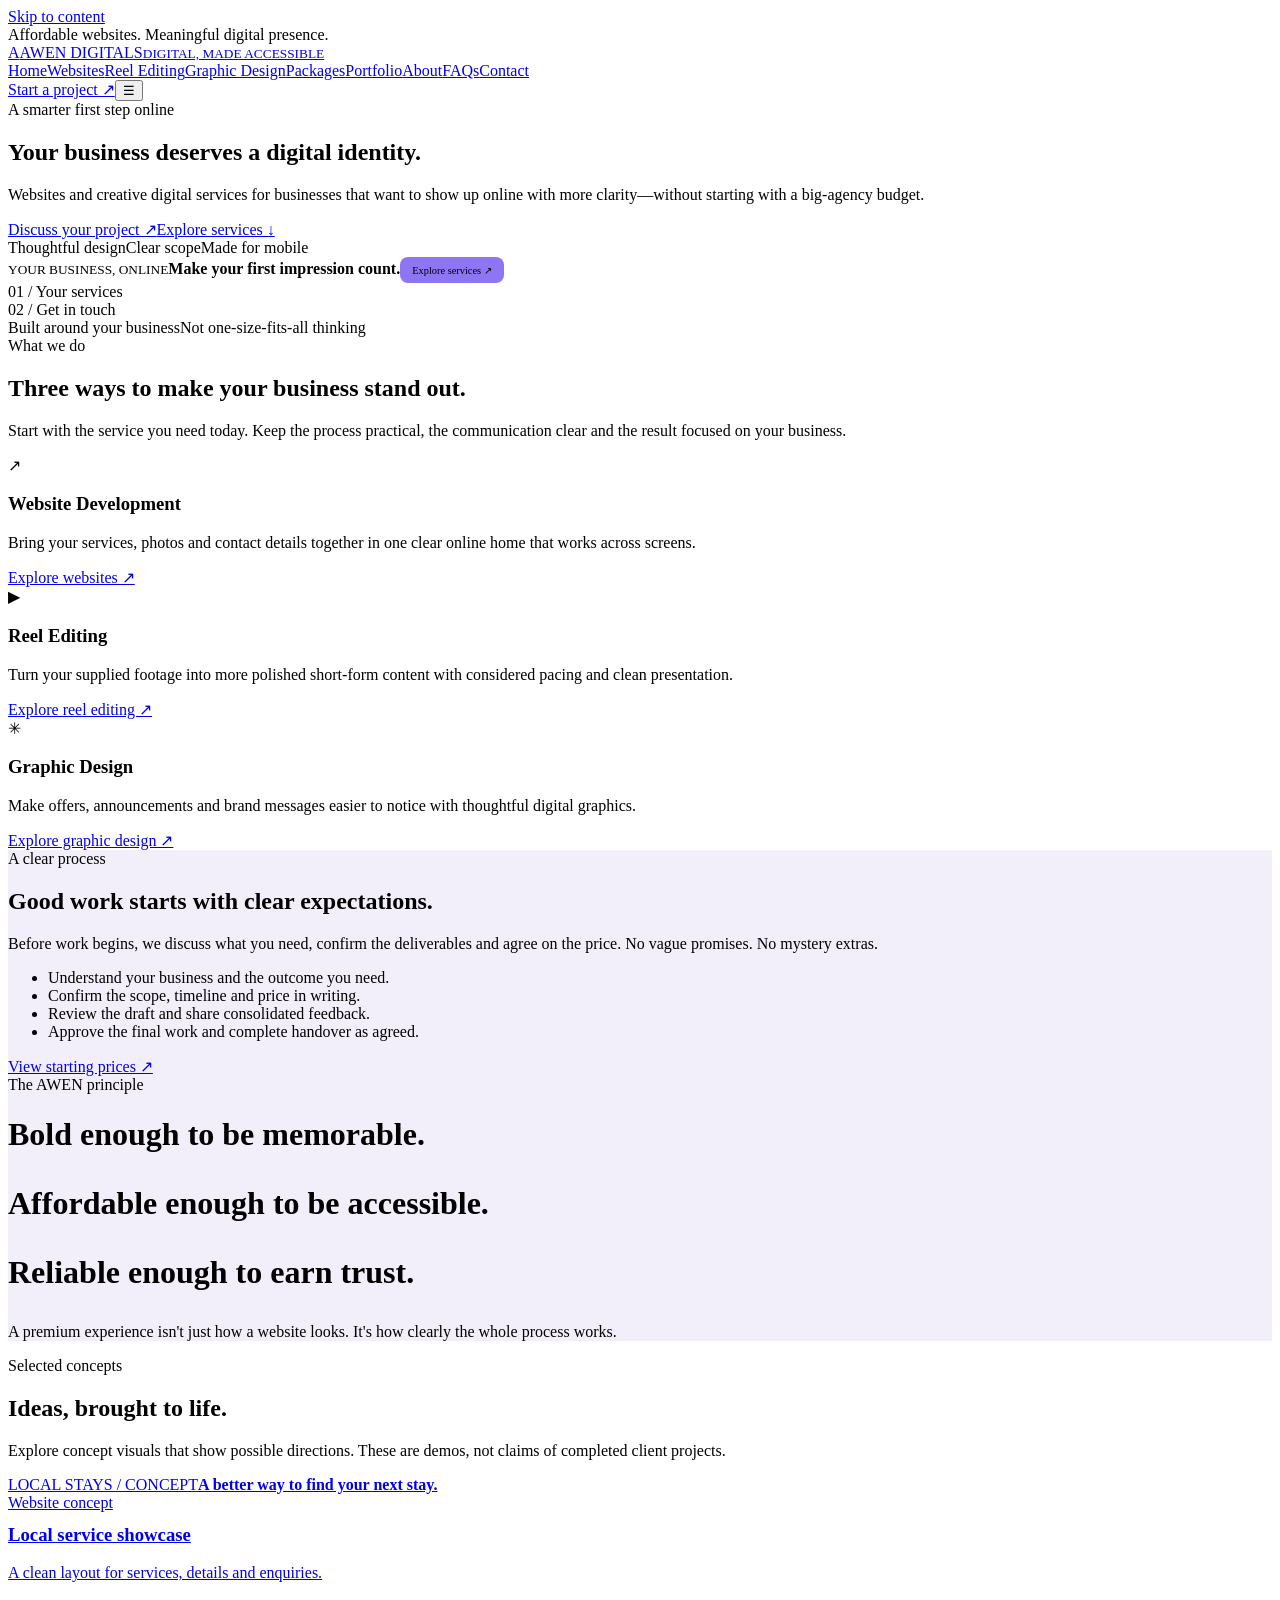
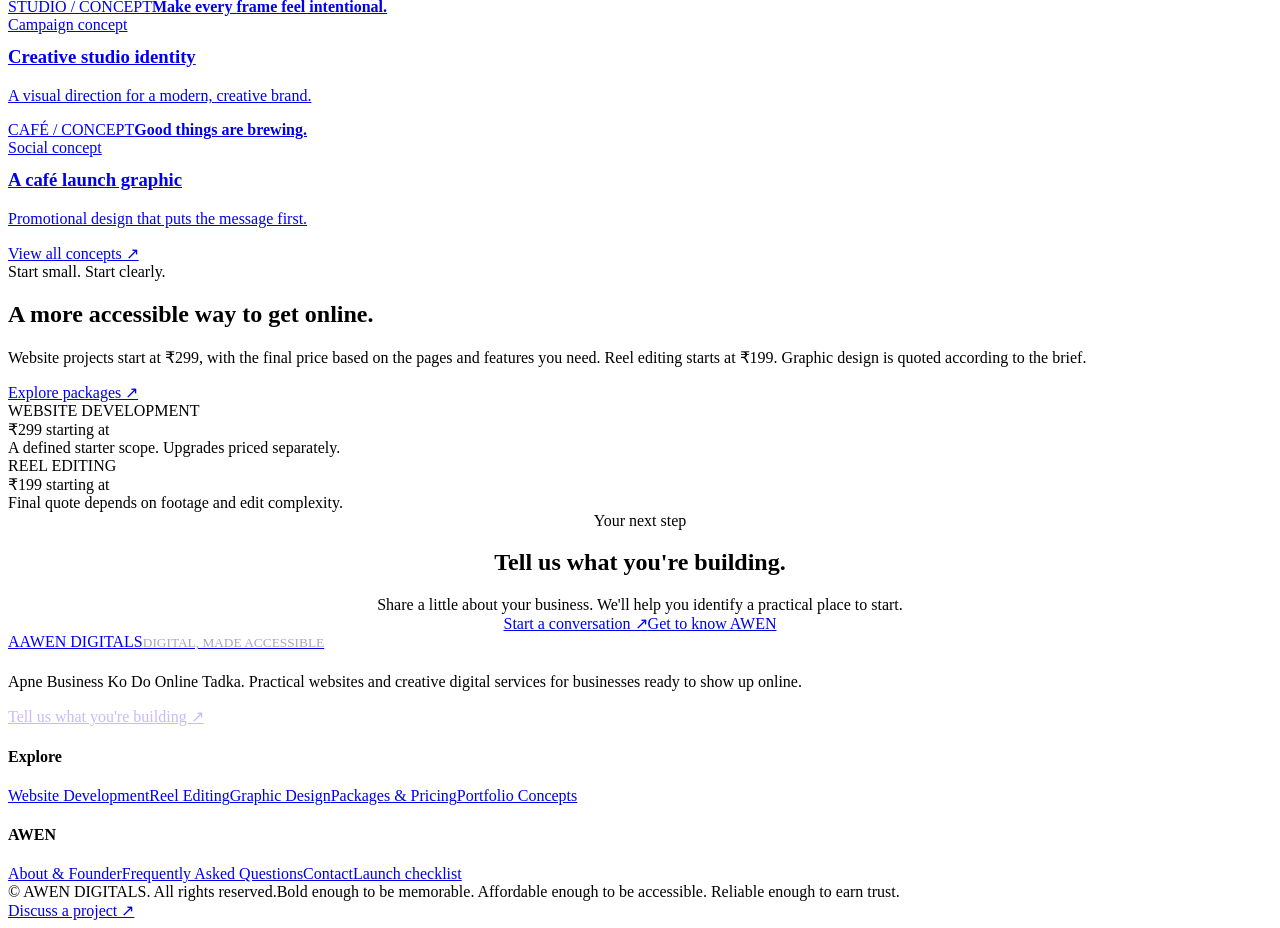
==== index.html @ 6b11fa8b "Add files via upload" ====
<!doctype html><html lang="en"><head><meta charset="utf-8"><meta name="viewport" content="width=device-width,initial-scale=1"><meta name="theme-color" content="#fbfaff"><meta name="description" content="AWEN DIGITALS helps small businesses build a meaningful digital presence through websites, reel editing and graphic design."><title>Affordable digital services for growing businesses | AWEN DIGITALS</title><link rel="icon" href="assets/favicon.svg" type="image/svg+xml"><link rel="stylesheet" href="assets/style.css"></head><body><a class="skip-link" href="#main">Skip to content</a>
<div class="topbar">Affordable websites. Meaningful digital presence.</div>
<header class="site-header"><div class="container nav-wrap">
<a class="brand" href="index.html" aria-label="AWEN DIGITALS home"><span class="brand-mark">A</span><span>AWEN DIGITALS<small>DIGITAL, MADE ACCESSIBLE</small></span></a>
<nav class="nav-links" aria-label="Main navigation"><a href="index.html" class="active">Home</a><a href="websites.html" >Websites</a><a href="reel-editing.html" >Reel Editing</a><a href="graphic-design.html" >Graphic Design</a><a href="packages.html" >Packages</a><a href="portfolio.html" >Portfolio</a><a href="about.html" >About</a><a href="faqs.html" >FAQs</a><a href="contact.html" >Contact</a></nav>
<div class="nav-actions"><a class="btn btn-primary" data-wa data-message="Hi AWEN DIGITALS! I'd like to discuss a project." href="contact.html">Start a project ↗</a><button class="menu-toggle" aria-label="Toggle navigation" aria-expanded="false">☰</button></div>
</div></header><main id="main">
<section class="hero"><div class="container hero-grid"><div class="reveal">
<span class="eyebrow">A smarter first step online</span><h1>Your business deserves a <span class="gradient-text">digital identity.</span></h1>
<p class="lead">Websites and creative digital services for businesses that want to show up online with more clarity—without starting with a big-agency budget.</p>
<div class="btn-row"><a class="btn btn-primary" data-wa data-message="Hi AWEN DIGITALS! I'd like to discuss a project for my business." href="contact.html">Discuss your project ↗</a><a class="btn btn-secondary" href="#services">Explore services ↓</a></div>
<div class="trust-line"><span>Thoughtful design</span><i></i><span>Clear scope</span><i></i><span>Made for mobile</span></div>
</div><div class="hero-art" aria-label="Illustration of a modern business website"><div class="orb one"></div><div class="orb two"></div><div class="mock-window"><div class="mock-top"><span></span><span></span><span></span></div><div class="mock-hero"><small>YOUR BUSINESS, ONLINE</small><strong>Make your first impression count.</strong><span style="display:inline-block;background:#8e75f4;padding:7px 12px;border-radius:8px;font-size:.65rem">Explore services ↗</span></div><div class="mock-tiles"><div class="mock-tile">01 / Your services<div class="mini-bars"></div><div class="mini-bars short"></div></div><div class="mock-tile">02 / Get in touch<div class="mini-bars"></div><div class="mini-bars short"></div></div></div></div><div class="floating-note">Built around your business<span>Not one-size-fits-all thinking</span></div></div></div></section>
<section class="section" id="services"><div class="container"><div class="section-head"><span class="eyebrow">What we do</span><h2>Three ways to make your business <span class="gradient-text">stand out.</span></h2><p>Start with the service you need today. Keep the process practical, the communication clear and the result focused on your business.</p></div><div class="cards">
<article class="card"><div class="card-icon">↗</div><h3>Website Development</h3><p>Bring your services, photos and contact details together in one clear online home that works across screens.</p><a class="text-link" href="websites.html">Explore websites ↗</a></article>
<article class="card"><div class="card-icon">▶</div><h3>Reel Editing</h3><p>Turn your supplied footage into more polished short-form content with considered pacing and clean presentation.</p><a class="text-link" href="reel-editing.html">Explore reel editing ↗</a></article>
<article class="card"><div class="card-icon">✳</div><h3>Graphic Design</h3><p>Make offers, announcements and brand messages easier to notice with thoughtful digital graphics.</p><a class="text-link" href="graphic-design.html">Explore graphic design ↗</a></article>
</div></div></section>
<section class="section" style="background:#f2effb"><div class="container split"><div><span class="eyebrow">A clear process</span><h2>Good work starts with <span class="gradient-text">clear expectations.</span></h2><p>Before work begins, we discuss what you need, confirm the deliverables and agree on the price. No vague promises. No mystery extras.</p><ul class="check-list"><li>Understand your business and the outcome you need.</li><li>Confirm the scope, timeline and price in writing.</li><li>Review the draft and share consolidated feedback.</li><li>Approve the final work and complete handover as agreed.</li></ul><div class="btn-row"><a class="btn btn-primary" href="packages.html">View starting prices ↗</a></div></div><div class="soft-panel"><span class="pill">The AWEN principle</span><h3 style="font-size:2rem;margin-top:22px">Bold enough to be memorable.</h3><h3 style="font-size:2rem">Affordable enough to be accessible.</h3><h3 style="font-size:2rem">Reliable enough to earn trust.</h3><p style="margin-top:22px">A premium experience isn't just how a website looks. It's how clearly the whole process works.</p></div></div></section>
<section class="section"><div class="container"><div class="section-head"><span class="eyebrow">Selected concepts</span><h2>Ideas, brought to life.</h2><p>Explore concept visuals that show possible directions. These are demos, not claims of completed client projects.</p></div><div class="portfolio-grid">
<a class="work-card" href="portfolio.html"><div class="work-art purple"><div class="mini-site"><span>LOCAL STAYS / CONCEPT</span><b>A better way to find your next stay.</b><div class="mini-bars"></div><div class="mini-bars short"></div></div></div><div class="work-info"><span class="pill">Website concept</span><h3 style="margin-top:12px">Local service showcase</h3><p>A clean layout for services, details and enquiries.</p></div></a>
<a class="work-card" href="portfolio.html"><div class="work-art blue"><div class="mini-site"><span>STUDIO / CONCEPT</span><b>Make every frame feel intentional.</b><div class="mini-bars"></div><div class="mini-bars short"></div></div></div><div class="work-info"><span class="pill">Campaign concept</span><h3 style="margin-top:12px">Creative studio identity</h3><p>A visual direction for a modern, creative brand.</p></div></a>
<a class="work-card" href="portfolio.html"><div class="work-art dark"><div class="mini-site"><span>CAFÉ / CONCEPT</span><b>Good things are brewing.</b><div class="mini-bars"></div><div class="mini-bars short"></div></div></div><div class="work-info"><span class="pill">Social concept</span><h3 style="margin-top:12px">A café launch graphic</h3><p>Promotional design that puts the message first.</p></div></a>
</div><div class="btn-row"><a class="btn btn-secondary" href="portfolio.html">View all concepts ↗</a></div></div></section>
<section class="section dark-section"><div class="container split"><div><span class="eyebrow">Start small. Start clearly.</span><h2>A more accessible way to get online.</h2><p>Website projects start at ₹299, with the final price based on the pages and features you need. Reel editing starts at ₹199. Graphic design is quoted according to the brief.</p><div class="btn-row"><a class="btn btn-light" href="packages.html">Explore packages ↗</a><a class="btn btn-secondary" style="background:transparent;color:white;border-color:#49415f" href="contact.html">Ask for a quote</a></div></div><div class="cards" style="grid-template-columns:1fr;gap:12px"><div class="card"><span class="small">WEBSITE DEVELOPMENT</span><div class="price">₹299 <span>starting at</span></div><p style="margin:0">A defined starter scope. Upgrades priced separately.</p></div><div class="card"><span class="small">REEL EDITING</span><div class="price">₹199 <span>starting at</span></div><p style="margin:0">Final quote depends on footage and edit complexity.</p></div></div></div></section>
<section class="section"><div class="container" style="text-align:center"><span class="eyebrow">Your next step</span><h2>Tell us what you're building.</h2><p class="lead" style="margin:0 auto">Share a little about your business. We'll help you identify a practical place to start.</p><div class="btn-row" style="justify-content:center"><a class="btn btn-primary" data-wa data-message="Hi AWEN DIGITALS! I'd like to discuss a project for my business." href="contact.html">Start a conversation ↗</a><a class="btn btn-secondary" href="about.html">Get to know AWEN</a></div></div></section>
</main><footer class="site-footer"><div class="container">
<div class="footer-grid">
<div><a class="brand" href="index.html"><span class="brand-mark">A</span><span>AWEN DIGITALS<small style="color:#aaa5bf">DIGITAL, MADE ACCESSIBLE</small></span></a><p style="margin-top:22px">Apne Business Ko Do Online Tadka. Practical websites and creative digital services for businesses ready to show up online.</p><a class="text-link" style="color:#c7baff" href="contact.html">Tell us what you're building ↗</a></div>
<div><h4>Explore</h4><div class="footer-links"><a href="websites.html">Website Development</a><a href="reel-editing.html">Reel Editing</a><a href="graphic-design.html">Graphic Design</a><a href="packages.html">Packages & Pricing</a><a href="portfolio.html">Portfolio Concepts</a></div></div>
<div><h4>AWEN</h4><div class="footer-links"><a href="about.html">About & Founder</a><a href="faqs.html">Frequently Asked Questions</a><a href="contact.html">Contact</a><a href="README.html">Launch checklist</a></div></div>
</div><div class="footer-bottom"><span>© <span data-year></span> AWEN DIGITALS. All rights reserved.</span><span>Bold enough to be memorable. Affordable enough to be accessible. Reliable enough to earn trust.</span></div>
</div></footer><div class="mobile-cta"><a class="btn btn-primary" data-wa data-message="Hi AWEN DIGITALS! I'd like to discuss a project." href="contact.html">Discuss a project ↗</a></div>
<script src="assets/config.js"></script><script src="assets/main.js"></script></body></html>
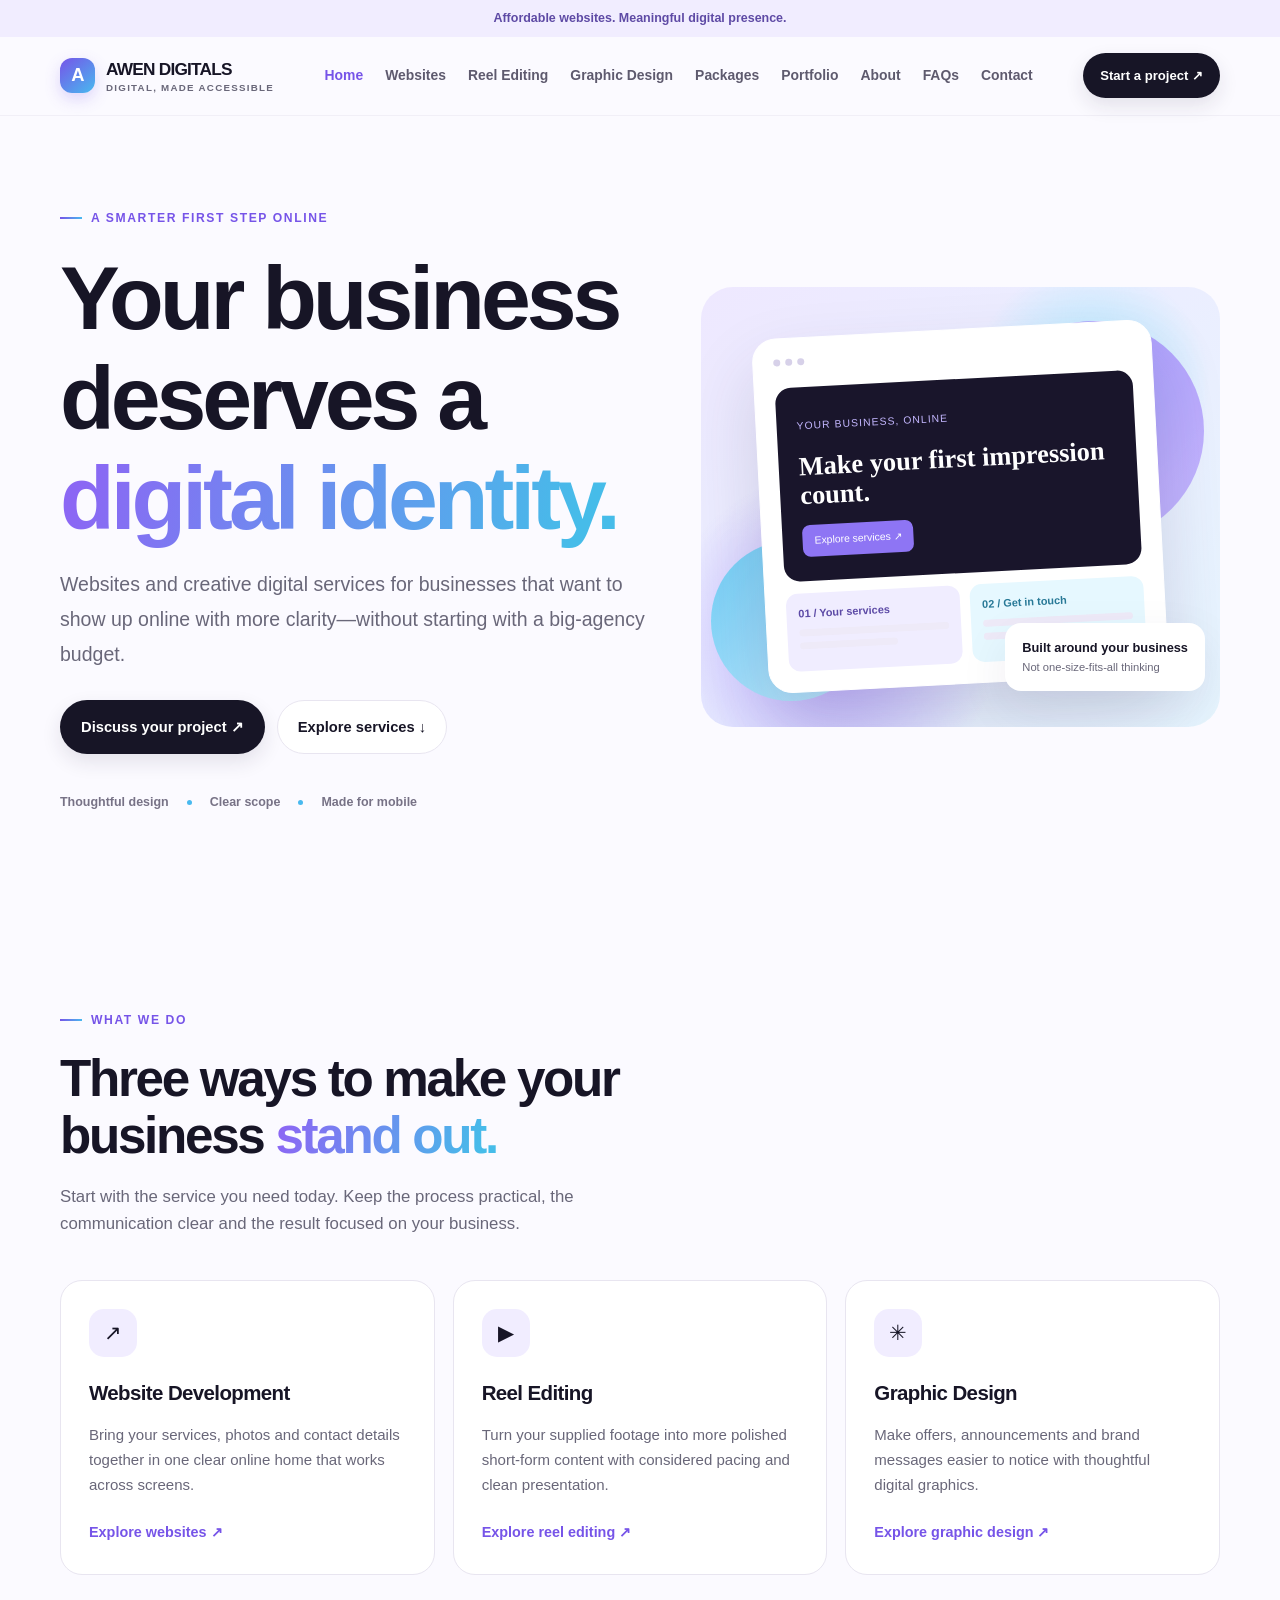
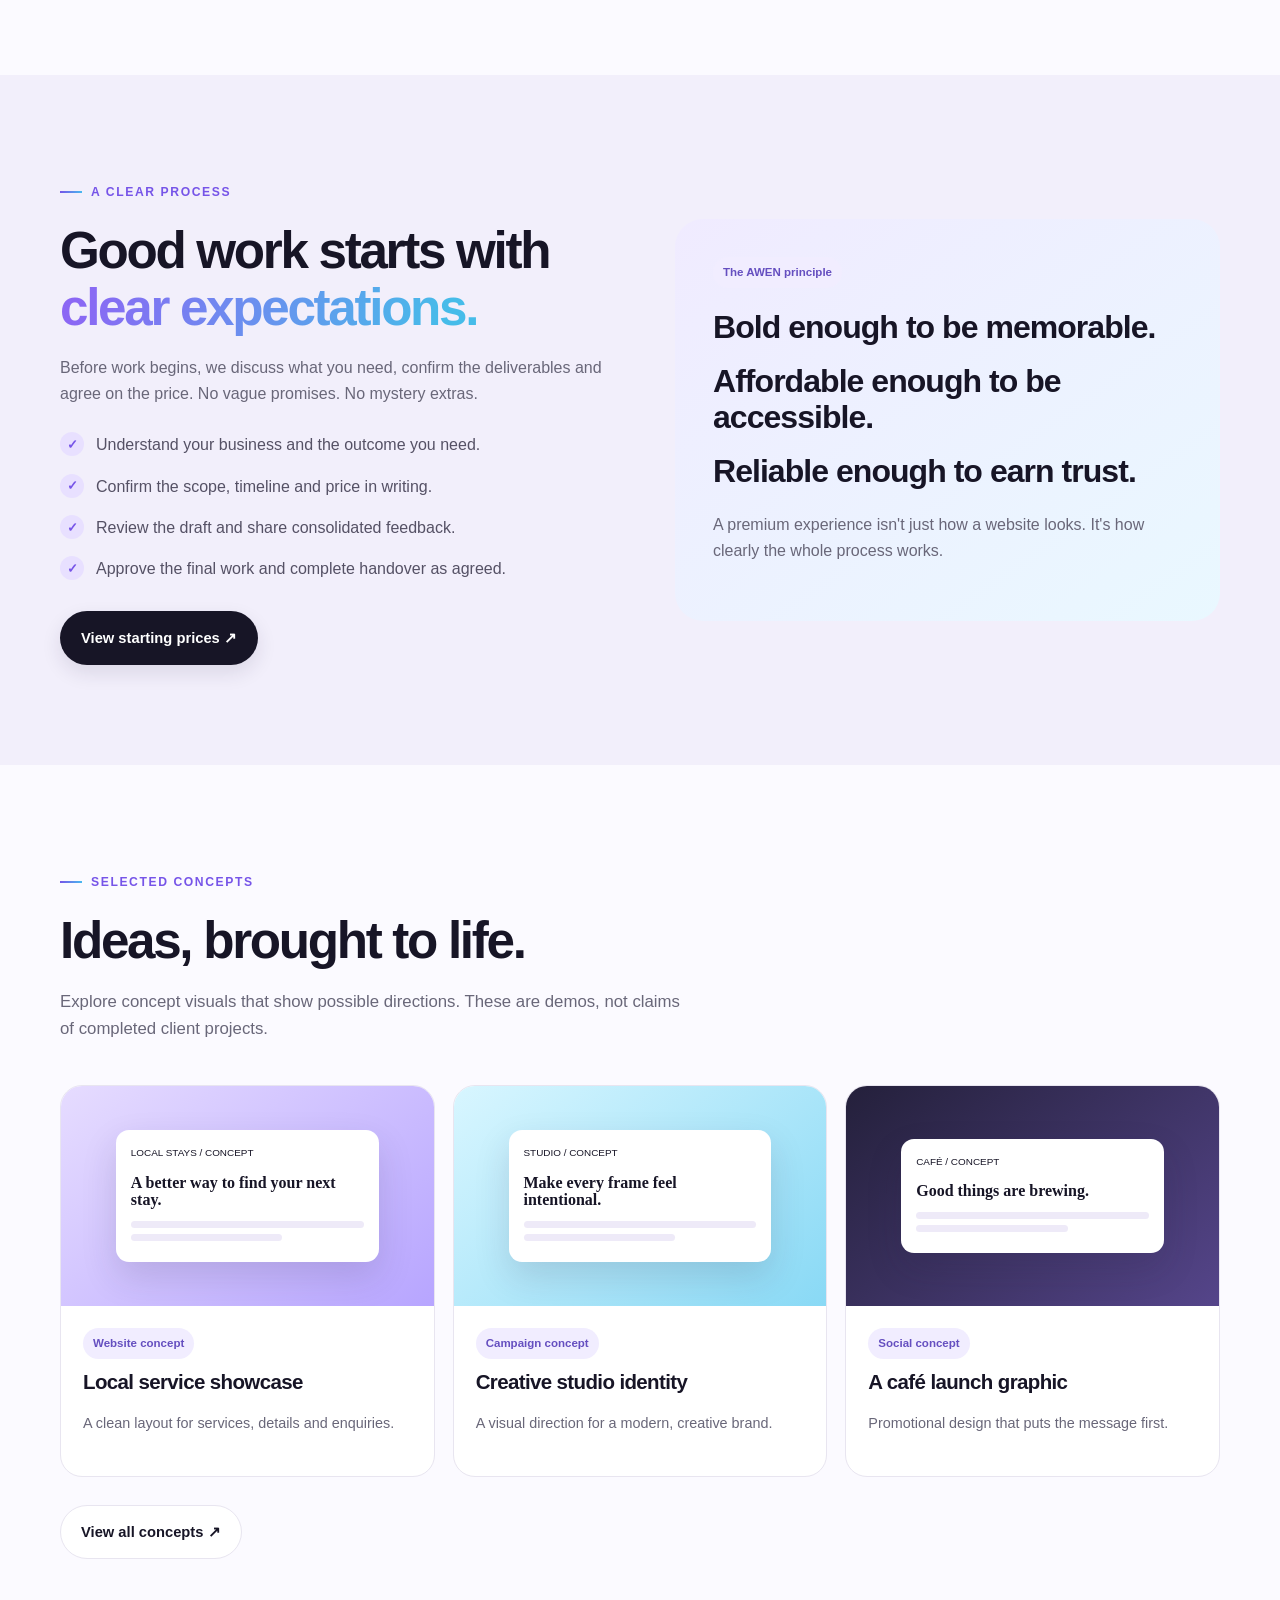
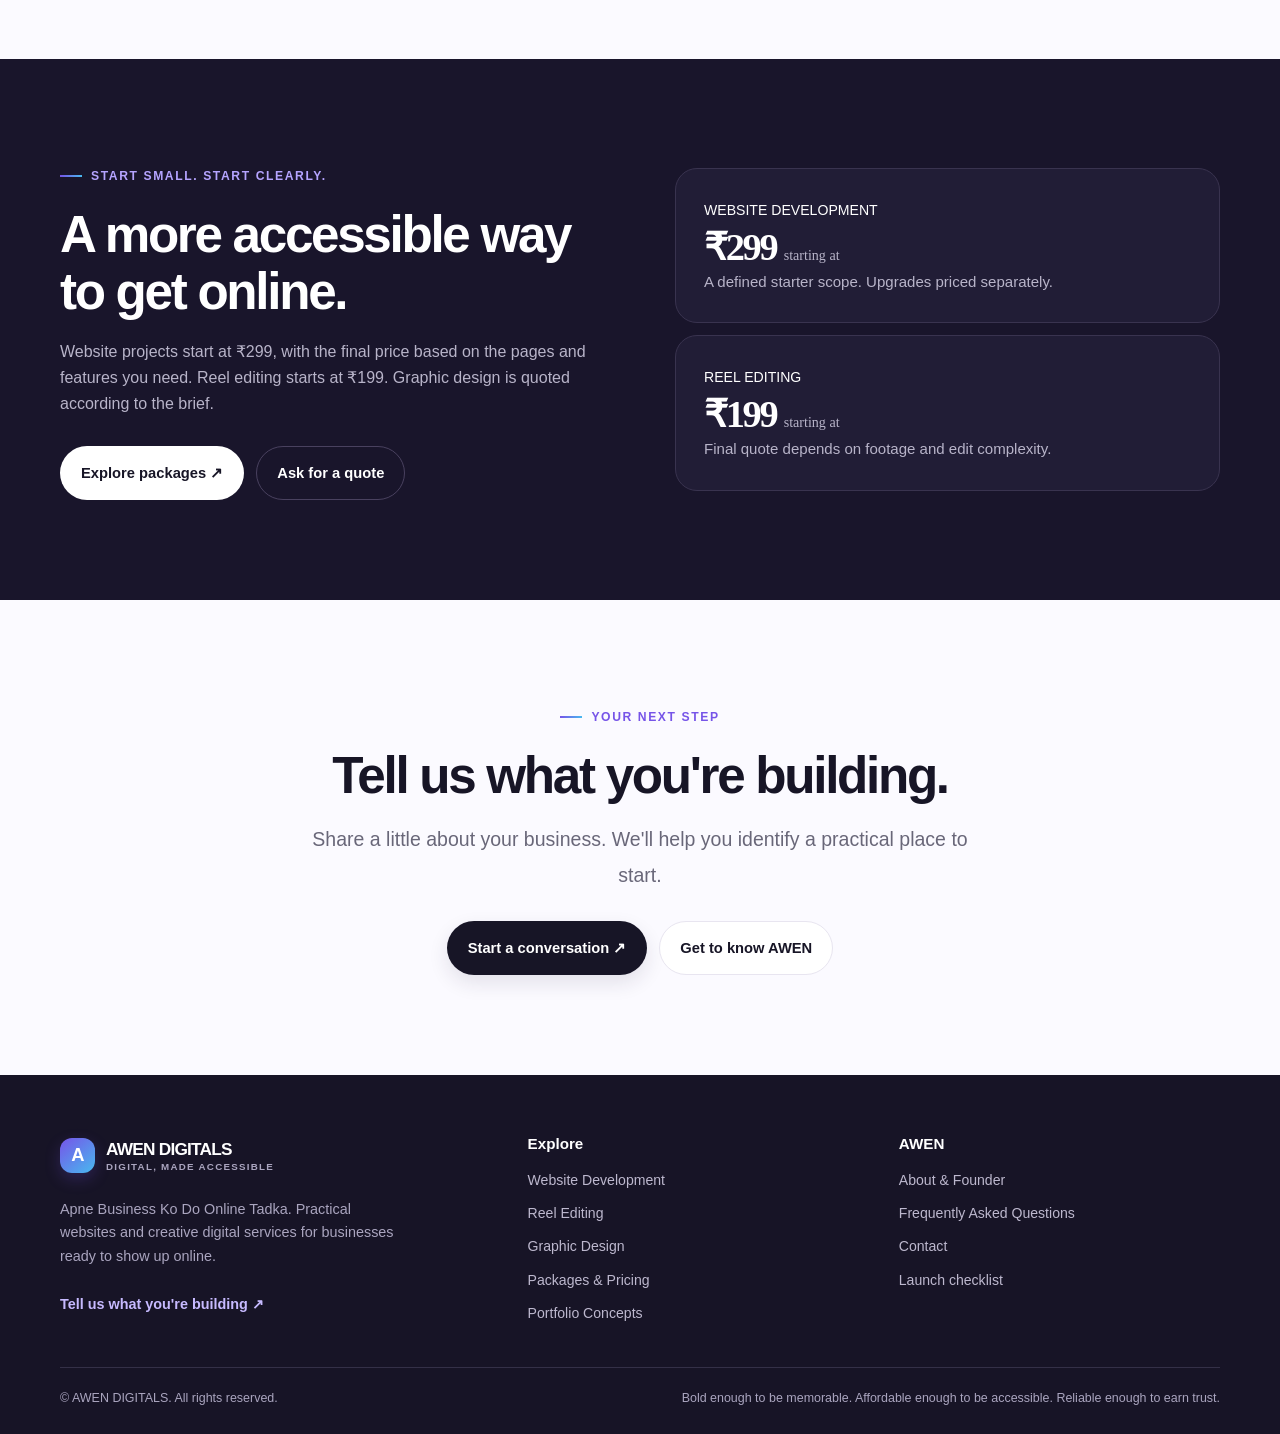
==== commit 33788547: "Fix stylesheet link in index.html Updated stylesheet link to use relative path." ====
--- a/index.html
+++ b/index.html
@@ -1,4 +1,4 @@
-<!doctype html><html lang="en"><head><meta charset="utf-8"><meta name="viewport" content="width=device-width,initial-scale=1"><meta name="theme-color" content="#fbfaff"><meta name="description" content="AWEN DIGITALS helps small businesses build a meaningful digital presence through websites, reel editing and graphic design."><title>Affordable digital services for growing businesses | AWEN DIGITALS</title><link rel="icon" href="assets/favicon.svg" type="image/svg+xml"><link rel="stylesheet" href="assets/style.css"></head><body><a class="skip-link" href="#main">Skip to content</a>
+<!doctype html><html lang="en"><head><meta charset="utf-8"><meta name="viewport" content="width=device-width,initial-scale=1"><meta name="theme-color" content="#fbfaff"><meta name="description" content="AWEN DIGITALS helps small businesses build a meaningful digital presence through websites, reel editing and graphic design."><title>Affordable digital services for growing businesses | AWEN DIGITALS</title><link rel="icon" href="assets/favicon.svg" type="image/svg+xml"><link rel="stylesheet" href="style.css"></head><body><a class="skip-link" href="#main">Skip to content</a>
 <div class="topbar">Affordable websites. Meaningful digital presence.</div>
 <header class="site-header"><div class="container nav-wrap">
 <a class="brand" href="index.html" aria-label="AWEN DIGITALS home"><span class="brand-mark">A</span><span>AWEN DIGITALS<small>DIGITAL, MADE ACCESSIBLE</small></span></a>
--- a/style.css
+++ b/style.css
@@ -0,0 +1,6 @@
+@import url('https://fonts.googleapis.com/css2?family=DM+Sans:wght@400;500;600;700&family=Manrope:wght@400;500;600;700;800&display=swap');
+:root{--ink:#171526;--muted:#696779;--paper:#fbfaff;--white:#fff;--line:#e8e5f0;--purple:#7654e8;--purple2:#a28cff;--blue:#48b9ef;--soft:#f1edff;--dark:#19152b;--radius:22px;--shadow:0 18px 50px rgba(34,24,75,.08);--max:1160px}
+*{box-sizing:border-box}html{scroll-behavior:smooth;scroll-padding-top:95px}body{margin:0;background:var(--paper);color:var(--ink);font-family:"DM Sans",sans-serif;line-height:1.65;-webkit-font-smoothing:antialiased}h1,h2,h3,h4{font-family:Manrope,sans-serif;line-height:1.12;letter-spacing:-.045em;margin:0 0 18px}h1{font-size:clamp(2.8rem,7vw,5.8rem);font-weight:800}h2{font-size:clamp(2rem,4vw,3.35rem);font-weight:800}h3{font-size:1.28rem;letter-spacing:-.03em}p{margin:0 0 18px;color:var(--muted)}a{color:inherit;text-decoration:none}button,a{ -webkit-tap-highlight-color:transparent}img{max-width:100%;display:block}.container{width:min(var(--max),calc(100% - 40px));margin:auto}.eyebrow{display:inline-flex;align-items:center;gap:9px;font-size:.76rem;letter-spacing:.13em;text-transform:uppercase;font-weight:700;color:var(--purple);margin-bottom:20px}.eyebrow:before{content:"";width:22px;height:2px;background:linear-gradient(90deg,var(--purple),var(--blue))}.lead{font-size:clamp(1.05rem,2vw,1.22rem);max-width:690px;line-height:1.8}.section{padding:100px 0}.section-head{max-width:720px;margin-bottom:42px}.section-head p{font-size:1.05rem;max-width:620px}.muted{color:var(--muted)}.small{font-size:.88rem}.gradient-text{background:linear-gradient(105deg,#8b67f4 5%,#46bce9 92%);-webkit-background-clip:text;background-clip:text;color:transparent}.btn{display:inline-flex;align-items:center;justify-content:center;gap:10px;padding:14px 20px;border-radius:999px;font-weight:700;font-size:.92rem;border:1px solid transparent;transition:transform .2s,box-shadow .2s,background .2s;cursor:pointer}.btn:hover{transform:translateY(-2px)}.btn-primary{background:var(--ink);color:white;box-shadow:0 8px 20px #21183d1c}.btn-primary:hover{background:var(--purple);box-shadow:0 12px 28px #7654e83d}.btn-secondary{border-color:var(--line);background:#fff}.btn-secondary:hover{border-color:#c8bafa;background:var(--soft)}.btn-light{background:#fff;color:var(--ink)}.btn-row{display:flex;flex-wrap:wrap;gap:12px;margin-top:28px}.topbar{background:#f1edff;color:#5e4aa5;text-align:center;padding:8px 16px;font-size:.78rem;font-weight:600}.site-header{position:sticky;top:0;z-index:100;background:#fbfaffeb;backdrop-filter:blur(16px);border-bottom:1px solid #e8e5f080}.nav-wrap{height:78px;display:flex;align-items:center;justify-content:space-between;gap:22px}.brand{display:flex;align-items:center;gap:11px;font-family:Manrope,sans-serif;font-weight:800;letter-spacing:-.045em;font-size:1.08rem;white-space:nowrap}.brand-mark{width:35px;height:35px;border-radius:12px;background:linear-gradient(140deg,var(--purple),var(--blue));display:grid;place-items:center;color:#fff;font-size:1.15rem;box-shadow:0 6px 16px #7654e83b}.brand small{display:block;font-family:"DM Sans",sans-serif;font-size:.61rem;letter-spacing:.13em;color:var(--muted);font-weight:700;margin-top:-4px}.nav-links{display:flex;align-items:center;gap:22px;font-size:.87rem;font-weight:600;color:#5e5a6e}.nav-links a:hover,.nav-links a.active{color:var(--purple)}.nav-actions{display:flex;align-items:center;gap:12px}.nav-actions .btn{padding:11px 16px;font-size:.82rem}.menu-toggle{display:none;border:1px solid var(--line);background:white;width:43px;height:43px;border-radius:14px;font-size:1.3rem}.hero{padding:85px 0 90px;overflow:hidden;position:relative}.hero-grid{display:grid;grid-template-columns:1.06fr .94fr;gap:55px;align-items:center}.hero h1{max-width:760px}.hero p{max-width:620px}.hero-art{min-height:440px;border-radius:32px;background:radial-gradient(circle at 75% 22%,#a9e9ff 0,transparent 23%),radial-gradient(circle at 25% 80%,#b7a5ff 0,transparent 32%),linear-gradient(145deg,#eee8ff,#e7f6ff);position:relative;overflow:hidden;padding:30px;display:flex;align-items:center;justify-content:center}.orb{position:absolute;border-radius:50%;filter:blur(.2px)}.orb.one{width:220px;height:220px;background:linear-gradient(135deg,#9675f8,#b6a4ff);top:34px;right:16px;opacity:.75}.orb.two{width:160px;height:160px;background:linear-gradient(135deg,#5dcaf3,#c4f3ff);bottom:26px;left:10px;opacity:.85}.mock-window{position:relative;z-index:2;width:min(100%,400px);background:#fff;border:1px solid #fff;border-radius:24px;padding:20px;box-shadow:0 35px 70px #3930602b;transform:rotate(-3deg)}.mock-top{display:flex;gap:5px;margin-bottom:22px}.mock-top span{width:7px;height:7px;border-radius:50%;background:#d7d1e9}.mock-hero{background:var(--dark);border-radius:16px;padding:24px 20px;color:#fff;min-height:150px}.mock-hero small{color:#c4b7ff;font-size:.65rem;letter-spacing:.1em}.mock-hero strong{display:block;font:800 1.65rem/1.1 Manrope;margin:15px 0}.mock-tiles{display:grid;grid-template-columns:1fr 1fr;gap:10px;margin-top:12px}.mock-tile{height:78px;border-radius:12px;background:#f0edff;padding:12px;font-size:.68rem;font-weight:700;color:#5c4aa6}.mock-tile:last-child{background:#e6f8ff;color:#287997}.floating-note{position:absolute;z-index:3;bottom:36px;right:15px;background:#fff;border-radius:16px;padding:14px 17px;box-shadow:var(--shadow);font-size:.8rem;font-weight:700}.floating-note span{display:block;font-size:.7rem;color:var(--muted);font-weight:500}.trust-line{display:flex;align-items:center;gap:18px;margin-top:38px;color:#777286;font-size:.78rem;font-weight:600}.trust-line i{width:5px;height:5px;background:var(--blue);border-radius:50%}.cards{display:grid;grid-template-columns:repeat(3,1fr);gap:18px}.card{border:1px solid var(--line);background:#fff;border-radius:var(--radius);padding:28px;transition:transform .22s,box-shadow .22s,border-color .22s}.card:hover{transform:translateY(-4px);box-shadow:var(--shadow);border-color:#d7cdfa}.card-icon{width:48px;height:48px;border-radius:15px;background:var(--soft);display:grid;place-items:center;font-size:1.3rem;margin-bottom:25px}.card p{font-size:.94rem}.text-link{font-size:.9rem;font-weight:700;color:var(--purple);display:inline-flex;gap:8px;align-items:center;margin-top:6px}.split{display:grid;grid-template-columns:1fr 1fr;gap:70px;align-items:center}.soft-panel{background:linear-gradient(145deg,#f0ebff,#e9f8ff);border-radius:28px;padding:38px;position:relative;overflow:hidden}.check-list{list-style:none;padding:0;margin:25px 0 0;display:grid;gap:15px}.check-list li{display:flex;gap:12px;align-items:flex-start;color:#555165}.check-list li:before{content:"✓";flex:0 0 24px;height:24px;border-radius:50%;display:grid;place-items:center;background:#e8e0ff;color:var(--purple);font-weight:800;font-size:.8rem}.dark-section{background:var(--dark);color:white}.dark-section p{color:#b8b4c9}.dark-section .eyebrow{color:#b5a4ff}.dark-section .card{background:#211d36;border-color:#39334f}.dark-section .card p{color:#b8b4c9}.dark-section .card-icon{background:#30294c}.price{font:800 2.4rem/1.2 Manrope;letter-spacing:-.06em}.price span{font:500 .88rem "DM Sans";letter-spacing:0;color:var(--muted)}.dark-section .price span{color:#b8b4c9}.pill{display:inline-block;padding:6px 10px;background:var(--soft);color:#654fc0;border-radius:999px;font-size:.72rem;font-weight:700}.steps{display:grid;grid-template-columns:repeat(4,1fr);gap:15px;counter-reset:step}.step{padding:22px 20px;border-top:1px solid #dcd6ee;counter-increment:step}.step:before{content:"0" counter(step);display:block;color:var(--purple);font:800 1.1rem Manrope;margin-bottom:25px}.step p{font-size:.9rem}.portfolio-grid{display:grid;grid-template-columns:repeat(3,1fr);gap:18px}.work-card{border:1px solid var(--line);border-radius:22px;overflow:hidden;background:#fff}.work-art{height:220px;padding:22px;display:flex;align-items:center;justify-content:center;position:relative;overflow:hidden}.work-art.purple{background:linear-gradient(140deg,#e6dcff,#b7a5ff)}.work-art.blue{background:linear-gradient(140deg,#d8f6ff,#89d9f5)}.work-art.dark{background:linear-gradient(140deg,#24203b,#55458a)}.work-art .mini-site{width:80%;background:#fff;border-radius:13px;padding:15px;box-shadow:0 15px 35px #27204425;font-size:.62rem}.mini-site b{font:800 1rem Manrope;display:block;line-height:1.1;margin:12px 0}.mini-bars{height:7px;background:#eeeaf8;border-radius:5px;margin:6px 0}.mini-bars.short{width:65%}.work-info{padding:22px}.work-info p{font-size:.9rem}.notice{border:1px solid #e1d8ff;background:#f7f4ff;border-radius:16px;padding:16px 18px;font-size:.88rem;color:#5e537e}.faq-list{display:grid;gap:10px;max-width:850px}.faq-item{background:#fff;border:1px solid var(--line);border-radius:16px;padding:0 20px}.faq-item summary{cursor:pointer;list-style:none;padding:19px 30px 19px 0;font-weight:700;position:relative}.faq-item summary::-webkit-details-marker{display:none}.faq-item summary:after{content:"+";position:absolute;right:0;top:16px;color:var(--purple);font-size:1.3rem}.faq-item[open] summary:after{content:"−"}.faq-item p{padding:0 0 18px;margin:0}.page-hero{padding:78px 0 62px;background:radial-gradient(ellipse at 85% 0%,#e6f7ff 0,transparent 33%),radial-gradient(ellipse at 10% 0%,#eee7ff 0,transparent 35%)}.page-hero h1{font-size:clamp(2.8rem,6vw,4.8rem);max-width:900px}.page-hero p{max-width:700px;font-size:1.1rem}.page-hero .eyebrow{margin-bottom:16px}.content-grid{display:grid;grid-template-columns:1.1fr .9fr;gap:50px;align-items:start}.value-grid{display:grid;grid-template-columns:repeat(3,1fr);gap:14px}.value{padding:22px;border-radius:18px;background:#fff;border:1px solid var(--line)}.value strong{display:block;font-family:Manrope;margin-bottom:8px}.value p{font-size:.88rem;margin:0}.founder-card{background:var(--dark);color:white;border-radius:26px;padding:34px}.founder-card p{color:#c1bdd2}.avatar{width:66px;height:66px;border-radius:22px;background:linear-gradient(135deg,var(--purple),var(--blue));display:grid;place-items:center;font:800 1.4rem Manrope;margin-bottom:25px}.contact-box{display:grid;grid-template-columns:1fr .85fr;gap:35px;background:#fff;border:1px solid var(--line);border-radius:28px;padding:36px;box-shadow:var(--shadow)}.contact-details{display:grid;gap:12px}.contact-detail{display:flex;gap:14px;padding:15px;border-radius:14px;background:#faf9fe}.contact-detail b{display:block;font-size:.9rem}.contact-detail span{font-size:.82rem;color:var(--muted)}.field{display:grid;gap:7px;margin-bottom:15px}.field label{font-size:.84rem;font-weight:700}.field input,.field select,.field textarea{width:100%;font:inherit;padding:13px 14px;border:1px solid #ded9ea;border-radius:12px;background:#fff;outline:none}.field input:focus,.field select:focus,.field textarea:focus{border-color:var(--purple);box-shadow:0 0 0 3px #7654e817}.field textarea{min-height:115px;resize:vertical}.site-footer{background:#171426;color:#fff;padding:60px 0 25px}.footer-grid{display:grid;grid-template-columns:1.3fr 1fr 1fr;gap:50px;padding-bottom:42px}.site-footer p{color:#aaa5bf;max-width:340px;font-size:.9rem}.site-footer h4{font-size:.95rem;letter-spacing:0;margin-bottom:17px}.footer-links{display:grid;gap:10px;color:#bdb8ce;font-size:.88rem}.footer-links a:hover{color:#fff}.footer-bottom{border-top:1px solid #343047;padding-top:20px;display:flex;justify-content:space-between;gap:20px;color:#aaa5bf;font-size:.78rem}.mobile-cta{display:none}.reveal{animation:rise .7s both}@keyframes rise{from{opacity:0;transform:translateY(14px)}to{opacity:1;transform:translateY(0)}}:focus-visible{outline:3px solid #4cbfe9;outline-offset:3px}.skip-link{position:absolute;top:-100px;left:10px;background:white;padding:10px;z-index:200}.skip-link:focus{top:10px}
+@media(max-width:980px){.nav-links{gap:13px;font-size:.8rem}.nav-actions .btn{display:none}.hero-grid{gap:28px}.hero-art{min-height:380px}.cards,.portfolio-grid{grid-template-columns:repeat(2,1fr)}.steps{grid-template-columns:repeat(2,1fr)}.split{gap:35px}.footer-grid{gap:28px}}
+@media(max-width:760px){.container{width:min(var(--max),calc(100% - 32px))}.section{padding:70px 0}.topbar{font-size:.72rem}.nav-wrap{height:70px}.menu-toggle{display:block}.nav-links{display:none;position:absolute;left:16px;right:16px;top:64px;background:#fff;border:1px solid var(--line);border-radius:18px;padding:16px;box-shadow:var(--shadow);align-items:stretch;flex-direction:column;gap:0}.nav-links.open{display:flex}.nav-links a{padding:12px 10px;border-radius:10px;font-size:.95rem}.nav-links a:hover{background:var(--soft)}.nav-actions{margin-left:auto}.hero{padding:54px 0 62px}.hero-grid,.split,.content-grid,.contact-box{grid-template-columns:1fr}.hero-grid{gap:40px}.hero-art{min-height:340px;padding:18px}.hero h1{font-size:clamp(2.8rem,13vw,4.5rem)}.floating-note{right:8px;bottom:18px}.trust-line{flex-wrap:wrap;gap:10px}.cards,.portfolio-grid,.value-grid{grid-template-columns:1fr}.card{padding:24px}.section-head{margin-bottom:30px}.steps{grid-template-columns:1fr 1fr}.step{padding:18px 12px}.step:before{margin-bottom:15px}.page-hero{padding:58px 0 45px}.page-hero h1{font-size:clamp(2.7rem,12vw,4rem)}.soft-panel{padding:26px}.contact-box{padding:22px}.footer-grid{grid-template-columns:1fr 1fr;gap:30px}.footer-grid>div:first-child{grid-column:1/-1}.footer-bottom{flex-direction:column;gap:8px}.mobile-cta{display:flex;position:fixed;z-index:80;bottom:12px;left:12px;right:12px;background:#fff;border:1px solid var(--line);border-radius:18px;padding:8px;box-shadow:0 12px 40px #21183d24}.mobile-cta .btn{flex:1;padding:12px}.site-footer{padding-bottom:100px}}
+@media(prefers-reduced-motion:reduce){*,*::before,*::after{scroll-behavior:auto!important;animation-duration:.01ms!important;animation-iteration-count:1!important;transition-duration:.01ms!important}}
